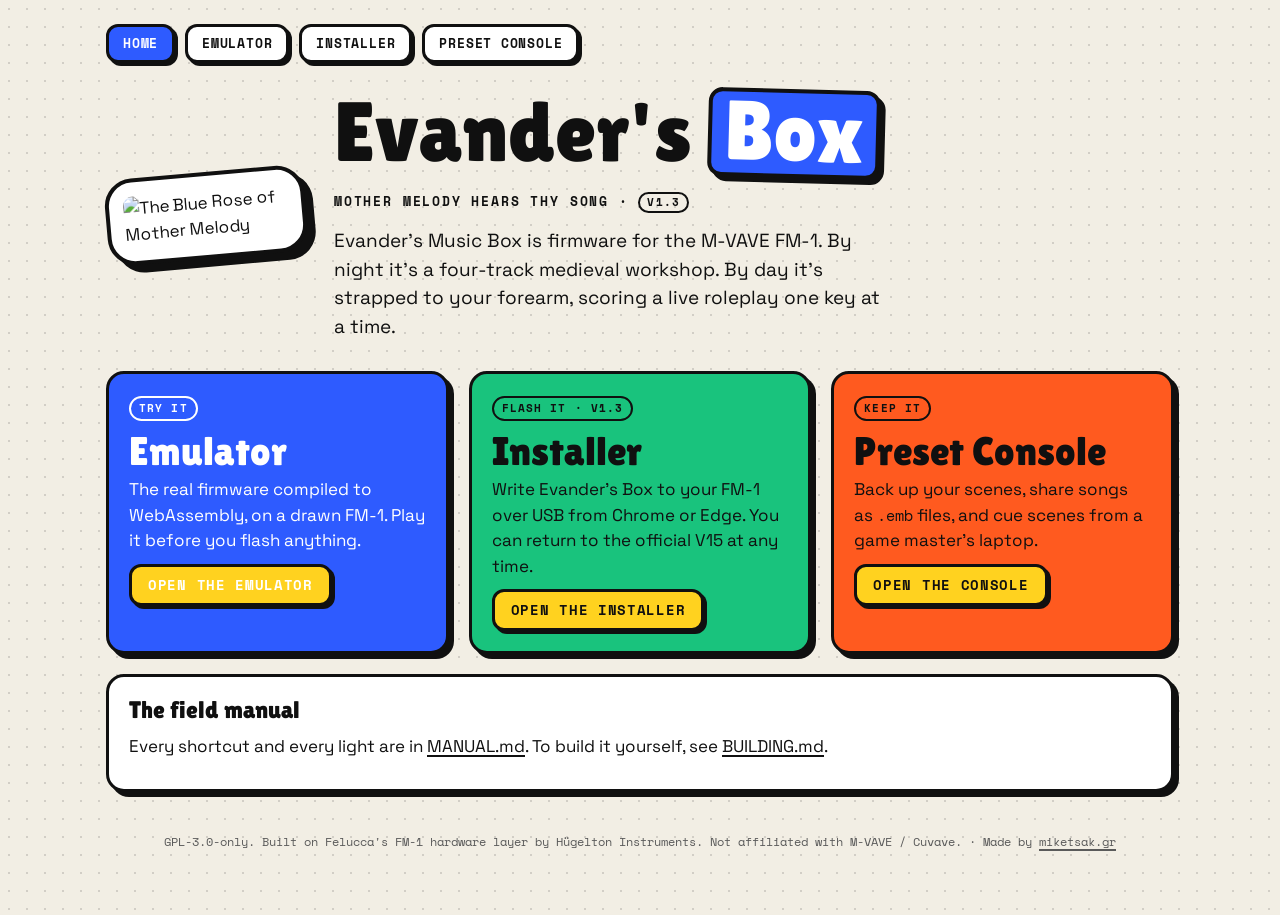
==== web/index.html @ 0d245a37 "Swap drums to track 4 and lead to track 1; restrict boot diagnosis banner to USB power" ====
<!doctype html>
<!-- SPDX-License-Identifier: GPL-3.0-only -->
<html lang="en">
<head>
<meta charset="utf-8">
<meta name="viewport" content="width=device-width, initial-scale=1">
<title>Evander's Music Box</title>
<meta name="description" content="Evander's Music Box: LARP firmware for the M-VAVE FM-1. Emulator, installer and preset console.">
<link rel="icon" href="rose.png">
<link rel="preconnect" href="https://fonts.googleapis.com">
<link href="https://fonts.googleapis.com/css2?family=Lilita+One&family=Space+Grotesk:wght@400;600;700&family=Space+Mono:wght@400;700&display=swap" rel="stylesheet">
<link rel="stylesheet" href="style.css">
<style>
  .hero { display: grid; grid-template-columns: auto 1fr; gap: 28px; align-items: center; margin: 12px 0 30px; }
  .hero .rose {
    width: min(200px, 38vw); padding: 14px; background: var(--card); border: 4px solid var(--line);
    border-radius: 28px; box-shadow: 8px 8px 0 var(--line); transform: rotate(-5deg);
  }
  .hero h1 { font: 400 clamp(40px, 8vw, 84px)/.92 var(--display); margin: 0 0 14px; }
  .hero h1 span { display: inline-block; background: var(--blue); color: #fff; padding: 0 12px 4px; border: 4px solid var(--line);
    border-radius: 14px; box-shadow: 5px 5px 0 var(--line); transform: rotate(1.5deg); }
  .hero p.proc { font: 700 13px/1.3 var(--mono); letter-spacing: .14em; text-transform: uppercase; margin: 0 0 14px; }
  .hero p.lede { font-size: 19px; max-width: 560px; margin: 0; }
  .card .big { font: 400 40px/1 var(--display); margin: 0 0 6px; }
  @media (max-width: 640px) { .hero { grid-template-columns: 1fr; justify-items: start; } }
</style>
</head>
<body>
<div class="wrap">
  <nav class="top">
    <a href="./" aria-current="page">Home</a><a href="emu/">Emulator</a><a href="installer.html">Installer</a><a href="console.html">Preset Console</a>
  </nav>
  <section class="hero">
    <img class="rose" src="rose.png" alt="The Blue Rose of Mother Melody">
    <div>
      <h1>Evander's <span>Box</span></h1>
      <p class="proc">Mother Melody hears thy song &middot; <span class="tag" style="margin-bottom:0; vertical-align:middle; padding:3px 7px;">v1.3</span></p>
      <p class="lede">Evander's Music Box is firmware for the M-VAVE FM-1. By night it's a four-track medieval
        workshop. By day it's strapped to your forearm, scoring a live roleplay one key at a time.</p>
    </div>
  </section>
  <div class="grid-3">
    <section class="card blue">
      <span class="tag">Try it</span>
      <p class="big">Emulator</p>
      <p>The real firmware compiled to WebAssembly, on a drawn FM-1. Play it before you flash anything.</p>
      <a class="btn" href="emu/">Open the emulator</a>
    </section>
    <section class="card green">
      <span class="tag">Flash it &middot; v1.3</span>
      <p class="big">Installer</p>
      <p>Write Evander's Box to your FM-1 over USB from Chrome or Edge. You can return to the official V15 at any time.</p>
      <a class="btn" href="installer.html">Open the installer</a>
    </section>
    <section class="card orange">
      <span class="tag">Keep it</span>
      <p class="big">Preset Console</p>
      <p>Back up your scenes, share songs as <code>.emb</code> files, and cue scenes from a game master's laptop.</p>
      <a class="btn" href="console.html">Open the console</a>
    </section>
  </div>
  <section class="card">
    <h2>The field manual</h2>
    <p>Every shortcut and every light are in <a href="https://github.com/MikeTsak/Evanders-Music-Box--FM-1-LARP-firmware/blob/main/MANUAL.md">MANUAL.md</a>. To build it yourself, see <a href="https://github.com/MikeTsak/Evanders-Music-Box--FM-1-LARP-firmware/blob/main/BUILDING.md">BUILDING.md</a>.</p>
  </section>
  <footer>GPL-3.0-only. Built on Felucca's FM-1 hardware layer by Hügelton Instruments. Not affiliated with M-VAVE / Cuvave. · Made by <a href="https://miketsak.gr" target="_blank" rel="noopener">miketsak.gr</a></footer>
</div>
</body>
</html>
---- web/style.css ----
/* SPDX-License-Identifier: GPL-3.0-only
 * Evander's Box: the shared look, the same as the box's screen. Flat bold colour, ink outlines, hard offset
 * shadows (stickers on a table), a chunky display face and a mono for labels. Paper by day, ink by night. */
:root {
  --paper: #F2EEE4;
  --card: #FFFFFF;
  --ink: #101010;
  --ink-2: #262626;
  --grey: #6E6E6E;
  --line: #101010;
  --blue: #2E5BFF;
  --green: #19C37D;
  --light: #DCDCD8;
  --orange: #FF5A1F;
  --yellow: #FFD21F;
  --pink: #FF4F9A;
  --purple: #7B4DFF;
  --text: #101010;
  --muted: #5A5A5A;
  --bg: var(--paper);
  --surface: var(--card);
  --shadow: 5px 5px 0 var(--line);
  --display: "Lilita One", "Arial Black", system-ui, sans-serif;
  --body: "Space Grotesk", system-ui, -apple-system, "Segoe UI", sans-serif;
  --mono: "Space Mono", ui-monospace, "Cascadia Mono", Consolas, monospace;
  color-scheme: light;
}
@media (prefers-color-scheme: dark) {
  :root:not([data-theme="light"]) {
    --bg: #101010; --surface: #1C1C1C; --text: #F2EEE4; --muted: #A8A8A8; --line: #F2EEE4;
    --ink-2: #2E2E2E; color-scheme: dark;
  }
}
:root[data-theme="dark"] {
  --bg: #101010; --surface: #1C1C1C; --text: #F2EEE4; --muted: #A8A8A8; --line: #F2EEE4; --ink-2: #2E2E2E;
  color-scheme: dark;
}
* { box-sizing: border-box; }
html, body { margin: 0; }
body {
  background: var(--bg);
  background-image: radial-gradient(color-mix(in srgb, var(--text) 14%, transparent) 1px, transparent 1px);
  background-size: 18px 18px;
  color: var(--text);
  font: 17px/1.5 var(--body);
  min-height: 100vh;
}
a { color: inherit; text-decoration-thickness: 2px; text-underline-offset: 3px; }
a:hover { background: var(--yellow); color: var(--ink); }
code, kbd { font-family: var(--mono); font-size: .88em; }
.wrap { max-width: 1100px; margin: 0 auto; padding: 24px 16px 64px; }

header.crest { display: flex; align-items: center; gap: 16px; margin-bottom: 18px; }
header.crest img {
  width: 64px; height: 64px; padding: 6px; background: var(--card); border: 3px solid var(--line);
  border-radius: 16px; box-shadow: 4px 4px 0 var(--line); transform: rotate(-4deg);
}
header.crest h1 { font: 400 clamp(28px, 5vw, 44px)/1 var(--display); margin: 0; letter-spacing: .01em; }
header.crest p { margin: 6px 0 0; font: 700 12px/1.2 var(--mono); text-transform: uppercase; letter-spacing: .12em; color: var(--muted); }

nav.top { display: flex; gap: 10px; flex-wrap: wrap; margin: 0 0 26px; }
nav.top a {
  font: 700 13px/1 var(--mono); text-transform: uppercase; letter-spacing: .06em; text-decoration: none;
  padding: 10px 14px; border: 3px solid var(--line); border-radius: 12px; background: var(--surface);
  box-shadow: 3px 3px 0 var(--line); color: var(--text);
}
nav.top a:hover { background: var(--yellow); color: var(--ink); }
nav.top a[aria-current="page"] { background: var(--blue); color: #fff; }

.card {
  background: var(--surface); border: 3px solid var(--line); border-radius: 18px; padding: 20px;
  margin-bottom: 20px; box-shadow: var(--shadow);
}
.card h2 { font: 400 24px/1.1 var(--display); margin: 0 0 10px; }
.card p { margin: 0 0 10px; }
.card.blue { background: var(--blue); color: #fff; }
.card.green { background: var(--green); color: var(--ink); }
.card.orange { background: var(--orange); color: var(--ink); }
.card.yellow { background: var(--yellow); color: var(--ink); }
.card.pink { background: var(--pink); color: var(--ink); }
.card.blue a, .card.green a, .card.orange a, .card.yellow a, .card.pink a { color: inherit; }
.card.blue .muted, .card.green .muted, .card.orange .muted, .card.yellow .muted, .card.pink .muted, .warn .muted { color: inherit; opacity: .8; }
.muted { color: var(--muted); }
.warn { background: var(--yellow); color: var(--ink); }
.warn h2::before { content: "!"; display: inline-grid; place-items: center; width: 28px; height: 28px; margin-right: 10px;
  background: var(--ink); color: var(--yellow); border-radius: 50%; font-size: 18px; vertical-align: 2px; }
.tag {
  display: inline-block; font: 700 11px/1 var(--mono); text-transform: uppercase; letter-spacing: .1em;
  padding: 5px 8px; border: 2px solid currentColor; border-radius: 999px; margin-bottom: 10px;
}

button, .btn {
  font: 700 14px/1 var(--mono); text-transform: uppercase; letter-spacing: .05em;
  color: var(--ink); background: var(--yellow); border: 3px solid var(--line); border-radius: 12px;
  padding: 11px 16px; cursor: pointer; box-shadow: 3px 3px 0 var(--line); text-decoration: none; display: inline-block;
  transition: transform 60ms, box-shadow 60ms;
}
button:hover:not(:disabled), .btn:hover { transform: translate(-1px, -1px); box-shadow: 4px 4px 0 var(--line); }
button:active:not(:disabled) { transform: translate(2px, 2px); box-shadow: 1px 1px 0 var(--line); }
button:disabled { opacity: .4; cursor: not-allowed; box-shadow: none; }
button:focus-visible, .btn:focus-visible, a:focus-visible, input:focus-visible { outline: 3px solid var(--blue); outline-offset: 3px; }
button.ghost { background: var(--surface); color: var(--text); }
button.go { background: var(--green); }
button.danger { background: var(--orange); }

input, select {
  font: 14px var(--mono); background: var(--surface); color: var(--text);
  border: 3px solid var(--line); border-radius: 10px; padding: 8px 10px;
}
input[type="file"] { padding: 6px; max-width: 100%; }
input[type="checkbox"] { width: 22px; height: 22px; accent-color: var(--ink); vertical-align: middle; }
progress {
  width: 100%; height: 22px; appearance: none; border: 3px solid var(--line); border-radius: 8px;
  background: var(--surface); overflow: hidden;
}
progress::-webkit-progress-bar { background: var(--surface); }
progress::-webkit-progress-value { background: repeating-linear-gradient(90deg, var(--blue) 0 14px, var(--green) 14px 28px); }
progress::-moz-progress-bar { background: var(--blue); }

pre.log {
  background: var(--ink); color: #9EF0C4; border: 3px solid var(--line); border-radius: 10px;
  font: 12px/1.45 var(--mono); padding: 10px; max-height: 220px; overflow: auto; white-space: pre-wrap;
}
.status { font: 700 15px/1.4 var(--mono); min-height: 1.4em; }
.row { display: flex; gap: 10px; flex-wrap: wrap; align-items: center; }
.grid-3 { display: grid; grid-template-columns: repeat(auto-fit, minmax(260px, 1fr)); gap: 20px; }
.grid-3 > .card { margin-bottom: 0; }
.grid-3 + * { margin-top: 20px; }
table { border-collapse: collapse; width: 100%; }
th, td { text-align: left; padding: 8px; border-bottom: 2px solid color-mix(in srgb, var(--line) 25%, transparent); font-size: 15px; }
th { font: 700 12px/1 var(--mono); text-transform: uppercase; letter-spacing: .08em; }
footer { color: var(--muted); font: 12px/1.6 var(--mono); margin-top: 40px; text-align: center; }
ul { padding-left: 1.2em; }
li { margin: 4px 0; }
@media (max-width: 560px) { .wrap { padding: 16px 16px 48px; } .card { padding: 16px; } }
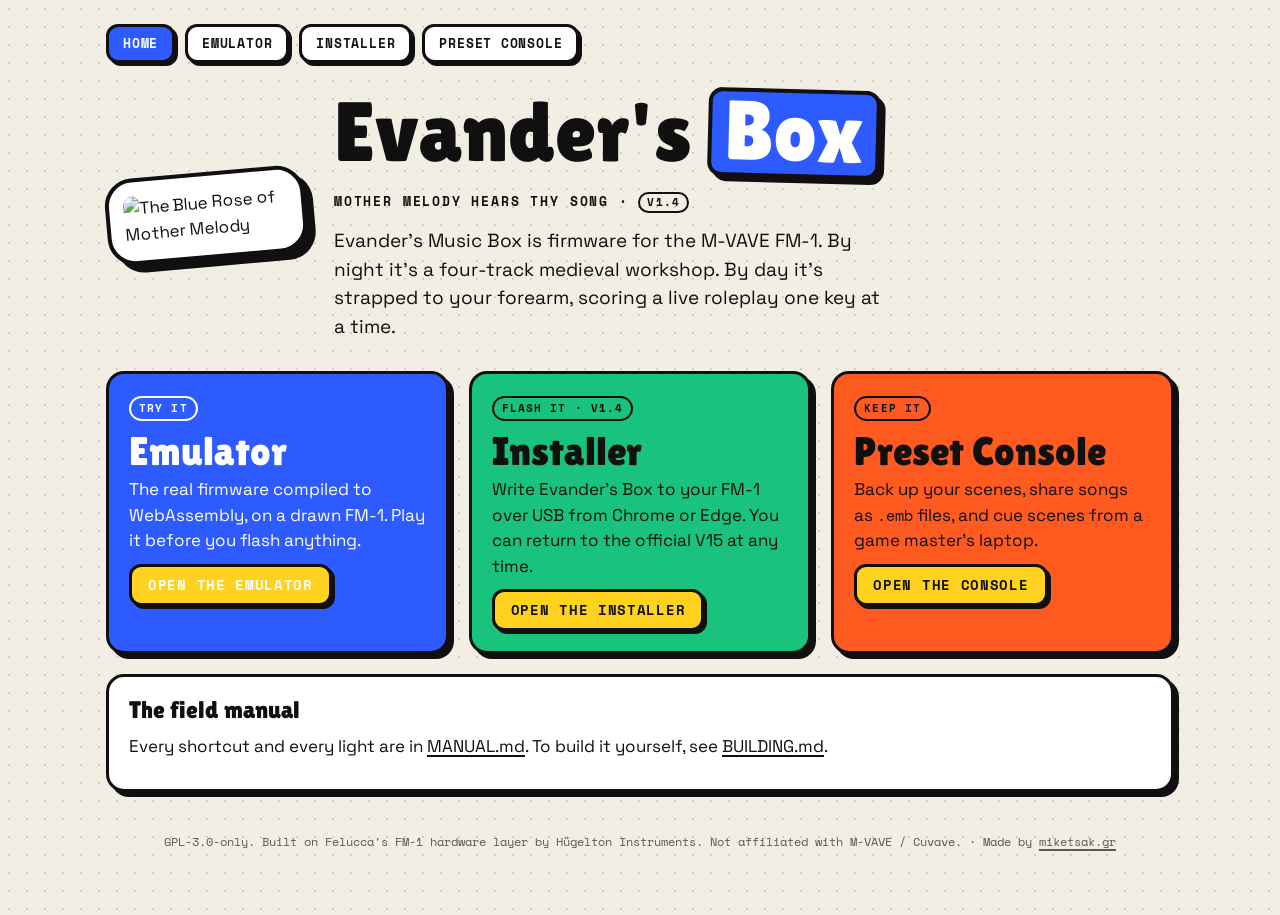
==== commit 1d1ee519: "Add 6-note physical harp boot chime synchronized with boot animation" ====
--- a/web/index.html
+++ b/web/index.html
@@ -34,7 +34,7 @@
     <img class="rose" src="rose.png" alt="The Blue Rose of Mother Melody">
     <div>
       <h1>Evander's <span>Box</span></h1>
-      <p class="proc">Mother Melody hears thy song &middot; <span class="tag" style="margin-bottom:0; vertical-align:middle; padding:3px 7px;">v1.3</span></p>
+      <p class="proc">Mother Melody hears thy song &middot; <span class="tag" style="margin-bottom:0; vertical-align:middle; padding:3px 7px;">v1.4</span></p>
       <p class="lede">Evander's Music Box is firmware for the M-VAVE FM-1. By night it's a four-track medieval
         workshop. By day it's strapped to your forearm, scoring a live roleplay one key at a time.</p>
     </div>
@@ -47,7 +47,7 @@
       <a class="btn" href="emu/">Open the emulator</a>
     </section>
     <section class="card green">
-      <span class="tag">Flash it &middot; v1.3</span>
+      <span class="tag">Flash it &middot; v1.4</span>
       <p class="big">Installer</p>
       <p>Write Evander's Box to your FM-1 over USB from Chrome or Edge. You can return to the official V15 at any time.</p>
       <a class="btn" href="installer.html">Open the installer</a>
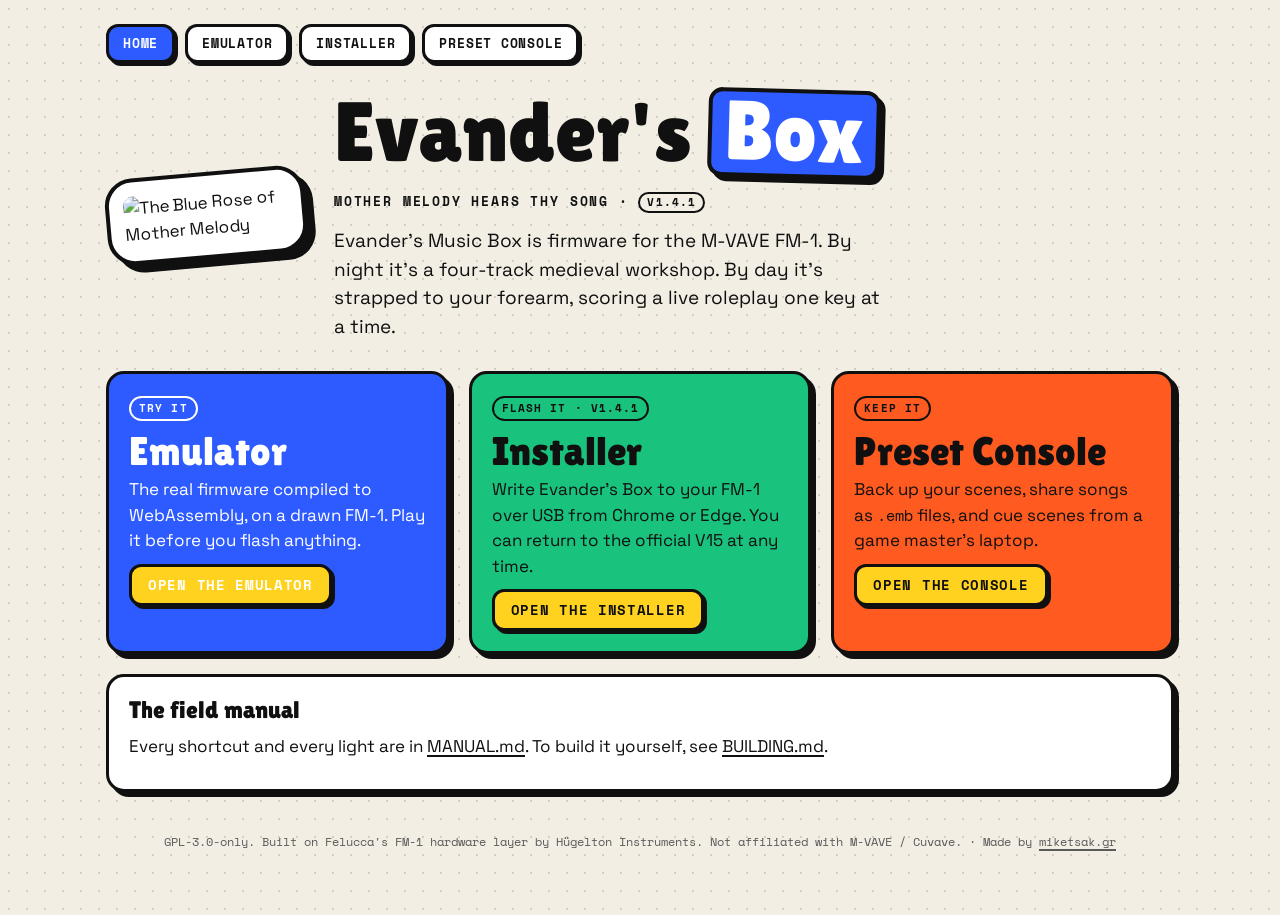
==== commit ebc6c8c9: "Scale boot chime volume to 20% of master knob and bump to v1.4.1" ====
--- a/web/index.html
+++ b/web/index.html
@@ -34,7 +34,7 @@
     <img class="rose" src="rose.png" alt="The Blue Rose of Mother Melody">
     <div>
       <h1>Evander's <span>Box</span></h1>
-      <p class="proc">Mother Melody hears thy song &middot; <span class="tag" style="margin-bottom:0; vertical-align:middle; padding:3px 7px;">v1.4</span></p>
+      <p class="proc">Mother Melody hears thy song &middot; <span class="tag" style="margin-bottom:0; vertical-align:middle; padding:3px 7px;">v1.4.1</span></p>
       <p class="lede">Evander's Music Box is firmware for the M-VAVE FM-1. By night it's a four-track medieval
         workshop. By day it's strapped to your forearm, scoring a live roleplay one key at a time.</p>
     </div>
@@ -47,7 +47,7 @@
       <a class="btn" href="emu/">Open the emulator</a>
     </section>
     <section class="card green">
-      <span class="tag">Flash it &middot; v1.4</span>
+      <span class="tag">Flash it &middot; v1.4.1</span>
       <p class="big">Installer</p>
       <p>Write Evander's Box to your FM-1 over USB from Chrome or Edge. You can return to the official V15 at any time.</p>
       <a class="btn" href="installer.html">Open the installer</a>
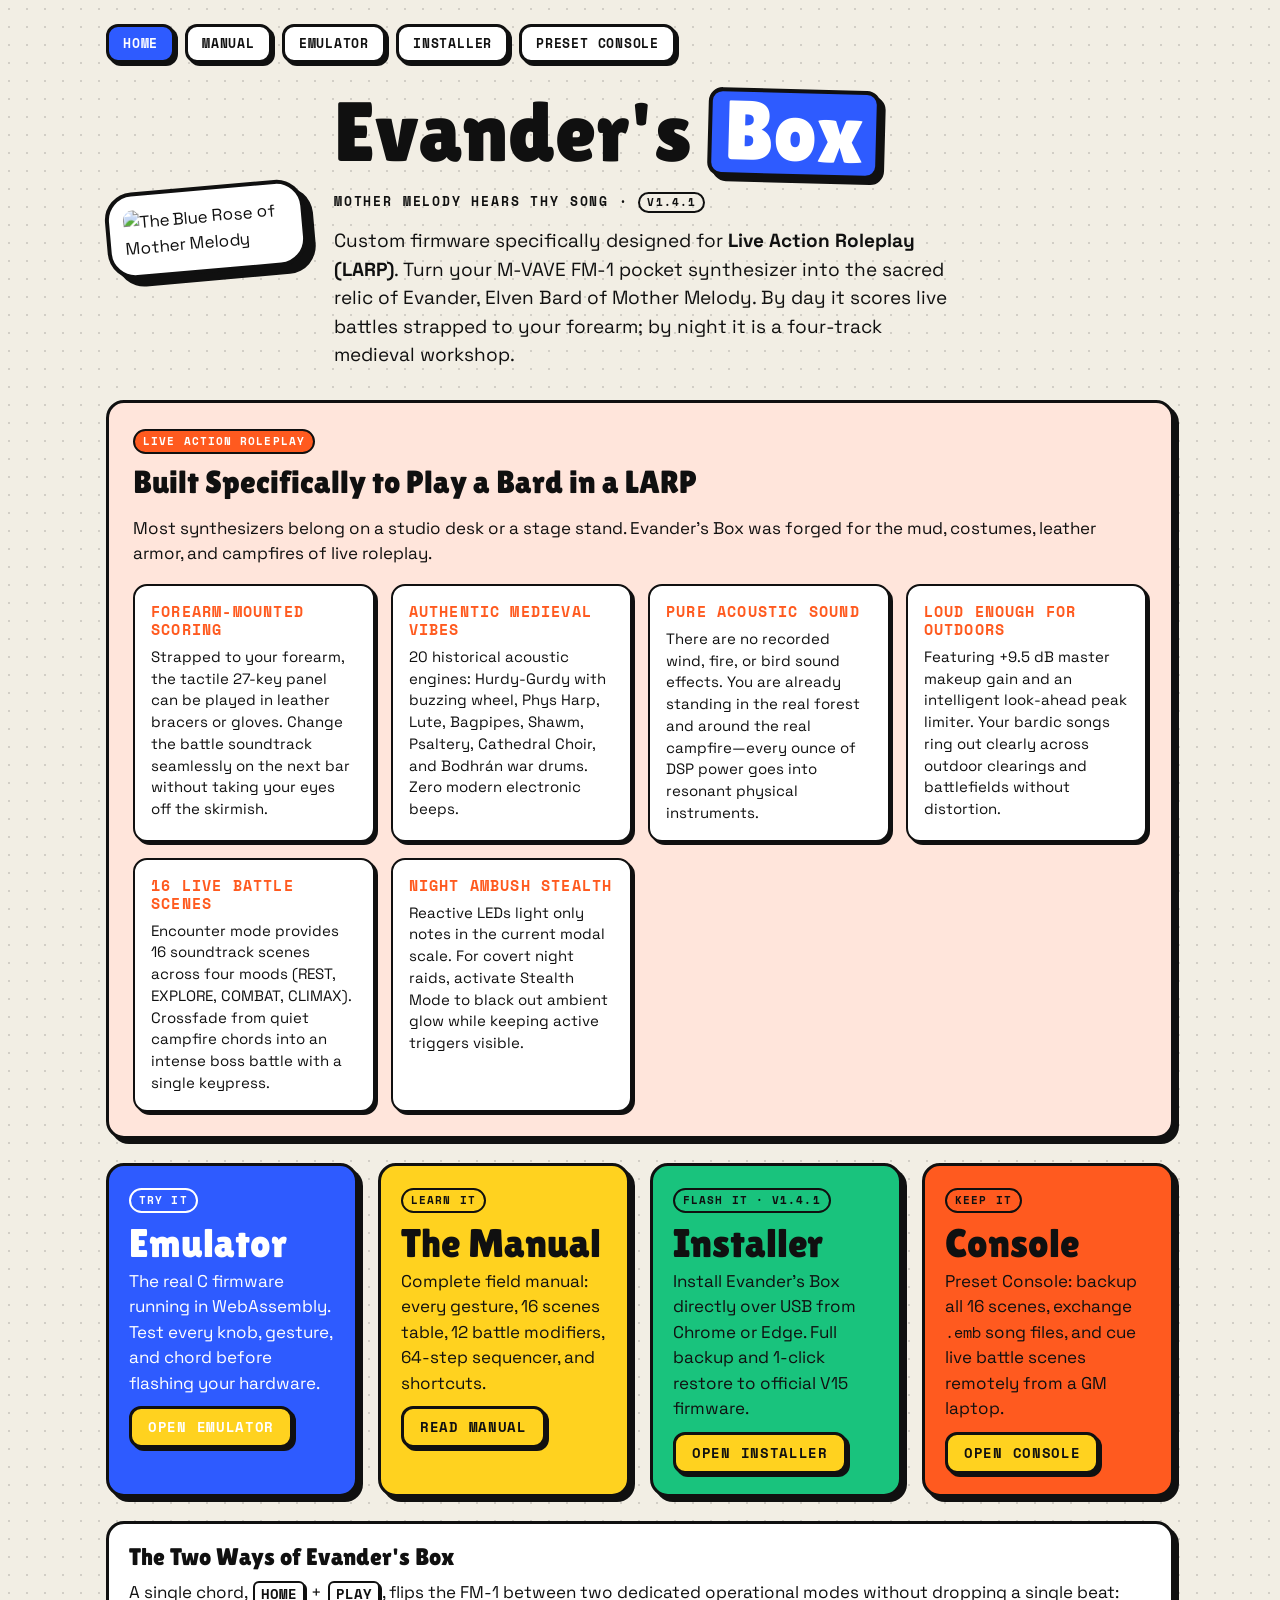
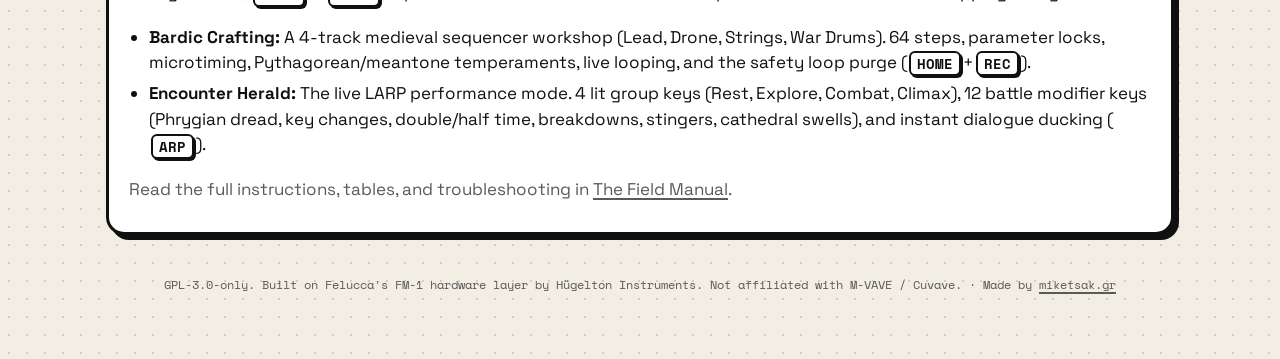
==== commit 00c816f7: "Add Field Manual web page, LARP Bard showcase, SEO metadata, and .htaccess cache rules" ====
--- a/web/index.html
+++ b/web/index.html
@@ -4,8 +4,20 @@
 <head>
 <meta charset="utf-8">
 <meta name="viewport" content="width=device-width, initial-scale=1">
-<title>Evander's Music Box</title>
-<meta name="description" content="Evander's Music Box: LARP firmware for the M-VAVE FM-1. Emulator, installer and preset console.">
+<title>Evander's Music Box — Medieval LARP Bard Firmware for M-VAVE FM-1</title>
+<meta name="description" content="Custom LARP firmware transforming the M-VAVE FM-1 pocket synthesizer into an Elven Bard's relic. Four-track medieval workshop, real-time battle scoring on your forearm, web emulator, and USB flasher.">
+<meta name="keywords" content="M-VAVE FM-1, LARP, Bard, medieval synth, custom firmware, Evander's Music Box, Cuvave FM-1, live roleplay music, WebMIDI installer, WebAssembly emulator, Karplus-Strong, hurdy-gurdy, forearm synth">
+<link rel="canonical" href="https://fm1.miketsak.gr/">
+<meta property="og:title" content="Evander's Music Box — Medieval LARP Bard Firmware for M-VAVE FM-1">
+<meta property="og:description" content="Custom LARP firmware transforming the M-VAVE FM-1 into an Elven Bard's relic. Forearm live battle scoring, 20 historical instruments, web emulator, and USB installer.">
+<meta property="og:type" content="website">
+<meta property="og:url" content="https://fm1.miketsak.gr/">
+<meta property="og:image" content="https://fm1.miketsak.gr/rose.png">
+<meta property="og:site_name" content="Evander's Music Box">
+<meta name="twitter:card" content="summary_large_image">
+<meta name="twitter:title" content="Evander's Music Box — Medieval LARP Bard Firmware">
+<meta name="twitter:description" content="Score live LARP battles and tavern nights from your forearm on the M-VAVE FM-1 pocket synth.">
+<meta name="twitter:image" content="https://fm1.miketsak.gr/rose.png">
 <link rel="icon" href="rose.png">
 <link rel="preconnect" href="https://fonts.googleapis.com">
 <link href="https://fonts.googleapis.com/css2?family=Lilita+One&family=Space+Grotesk:wght@400;600;700&family=Space+Mono:wght@400;700&display=swap" rel="stylesheet">
@@ -20,50 +32,121 @@
   .hero h1 span { display: inline-block; background: var(--blue); color: #fff; padding: 0 12px 4px; border: 4px solid var(--line);
     border-radius: 14px; box-shadow: 5px 5px 0 var(--line); transform: rotate(1.5deg); }
   .hero p.proc { font: 700 13px/1.3 var(--mono); letter-spacing: .14em; text-transform: uppercase; margin: 0 0 14px; }
-  .hero p.lede { font-size: 19px; max-width: 560px; margin: 0; }
+  .hero p.lede { font-size: 19px; max-width: 620px; margin: 0; }
   .card .big { font: 400 40px/1 var(--display); margin: 0 0 6px; }
+  .larp-banner {
+    background: color-mix(in srgb, var(--orange) 16%, var(--surface));
+    border: 3px solid var(--line); border-radius: 18px; padding: 24px; margin-bottom: 24px; box-shadow: var(--shadow);
+  }
+  .larp-banner h2 { font: 400 32px/1.1 var(--display); margin: 0 0 12px; }
+  .larp-grid { display: grid; grid-template-columns: repeat(auto-fit, minmax(240px, 1fr)); gap: 16px; margin-top: 16px; }
+  .larp-item { background: var(--surface); border: 2px solid var(--line); border-radius: 14px; padding: 16px; box-shadow: 3px 3px 0 var(--line); }
+  .larp-item h3 { font: 700 15px/1.2 var(--mono); text-transform: uppercase; letter-spacing: .08em; margin: 0 0 8px; color: var(--orange); }
+  .larp-item p { margin: 0; font-size: 15px; line-height: 1.45; }
+  .grid-4 { display: grid; grid-template-columns: repeat(auto-fit, minmax(230px, 1fr)); gap: 20px; }
+  .grid-4 > .card { margin-bottom: 0; }
   @media (max-width: 640px) { .hero { grid-template-columns: 1fr; justify-items: start; } }
 </style>
 </head>
 <body>
 <div class="wrap">
   <nav class="top">
-    <a href="./" aria-current="page">Home</a><a href="emu/">Emulator</a><a href="installer.html">Installer</a><a href="console.html">Preset Console</a>
+    <a href="./" aria-current="page">Home</a>
+    <a href="manual.html">Manual</a>
+    <a href="emu/">Emulator</a>
+    <a href="installer.html">Installer</a>
+    <a href="console.html">Preset Console</a>
   </nav>
+
   <section class="hero">
     <img class="rose" src="rose.png" alt="The Blue Rose of Mother Melody">
     <div>
       <h1>Evander's <span>Box</span></h1>
       <p class="proc">Mother Melody hears thy song &middot; <span class="tag" style="margin-bottom:0; vertical-align:middle; padding:3px 7px;">v1.4.1</span></p>
-      <p class="lede">Evander's Music Box is firmware for the M-VAVE FM-1. By night it's a four-track medieval
-        workshop. By day it's strapped to your forearm, scoring a live roleplay one key at a time.</p>
+      <p class="lede">Custom firmware specifically designed for <b>Live Action Roleplay (LARP)</b>. Turn your M-VAVE FM-1 pocket synthesizer into the sacred relic of Evander, Elven Bard of Mother Melody. By day it scores live battles strapped to your forearm; by night it is a four-track medieval workshop.</p>
     </div>
   </section>
-  <div class="grid-3">
+
+  <!-- Dedicated LARP Bard Section -->
+  <section class="larp-banner">
+    <span class="tag" style="background:var(--orange); color:#fff; border-color:var(--line);">Live Action Roleplay</span>
+    <h2>Built Specifically to Play a Bard in a LARP</h2>
+    <p>Most synthesizers belong on a studio desk or a stage stand. Evander's Box was forged for the mud, costumes, leather armor, and campfires of live roleplay.</p>
+    
+    <div class="larp-grid">
+      <div class="larp-item">
+        <h3>Forearm-Mounted Scoring</h3>
+        <p>Strapped to your forearm, the tactile 27-key panel can be played in leather bracers or gloves. Change the battle soundtrack seamlessly on the next bar without taking your eyes off the skirmish.</p>
+      </div>
+
+      <div class="larp-item">
+        <h3>Authentic Medieval Vibes</h3>
+        <p>20 historical acoustic engines: Hurdy-Gurdy with buzzing wheel, Phys Harp, Lute, Bagpipes, Shawm, Psaltery, Cathedral Choir, and Bodhr&aacute;n war drums. Zero modern electronic beeps.</p>
+      </div>
+
+      <div class="larp-item">
+        <h3>Pure Acoustic Sound</h3>
+        <p>There are no recorded wind, fire, or bird sound effects. You are already standing in the real forest and around the real campfire&mdash;every ounce of DSP power goes into resonant physical instruments.</p>
+      </div>
+
+      <div class="larp-item">
+        <h3>Loud Enough for Outdoors</h3>
+        <p>Featuring +9.5 dB master makeup gain and an intelligent look-ahead peak limiter. Your bardic songs ring out clearly across outdoor clearings and battlefields without distortion.</p>
+      </div>
+
+      <div class="larp-item">
+        <h3>16 Live Battle Scenes</h3>
+        <p>Encounter mode provides 16 soundtrack scenes across four moods (REST, EXPLORE, COMBAT, CLIMAX). Crossfade from quiet campfire chords into an intense boss battle with a single keypress.</p>
+      </div>
+
+      <div class="larp-item">
+        <h3>Night Ambush Stealth</h3>
+        <p>Reactive LEDs light only notes in the current modal scale. For covert night raids, activate Stealth Mode to black out ambient glow while keeping active triggers visible.</p>
+      </div>
+    </div>
+  </section>
+
+  <div class="grid-4">
     <section class="card blue">
       <span class="tag">Try it</span>
       <p class="big">Emulator</p>
-      <p>The real firmware compiled to WebAssembly, on a drawn FM-1. Play it before you flash anything.</p>
-      <a class="btn" href="emu/">Open the emulator</a>
+      <p>The real C firmware running in WebAssembly. Test every knob, gesture, and chord before flashing your hardware.</p>
+      <a class="btn" href="emu/">Open emulator</a>
     </section>
+
+    <section class="card yellow">
+      <span class="tag">Learn it</span>
+      <p class="big">The Manual</p>
+      <p>Complete field manual: every gesture, 16 scenes table, 12 battle modifiers, 64-step sequencer, and shortcuts.</p>
+      <a class="btn" href="manual.html">Read manual</a>
+    </section>
+
     <section class="card green">
       <span class="tag">Flash it &middot; v1.4.1</span>
       <p class="big">Installer</p>
-      <p>Write Evander's Box to your FM-1 over USB from Chrome or Edge. You can return to the official V15 at any time.</p>
-      <a class="btn" href="installer.html">Open the installer</a>
+      <p>Install Evander's Box directly over USB from Chrome or Edge. Full backup and 1-click restore to official V15 firmware.</p>
+      <a class="btn" href="installer.html">Open installer</a>
     </section>
+
     <section class="card orange">
       <span class="tag">Keep it</span>
-      <p class="big">Preset Console</p>
-      <p>Back up your scenes, share songs as <code>.emb</code> files, and cue scenes from a game master's laptop.</p>
-      <a class="btn" href="console.html">Open the console</a>
+      <p class="big">Console</p>
+      <p>Preset Console: backup all 16 scenes, exchange <code>.emb</code> song files, and cue live battle scenes remotely from a GM laptop.</p>
+      <a class="btn" href="console.html">Open console</a>
     </section>
   </div>
-  <section class="card">
-    <h2>The field manual</h2>
-    <p>Every shortcut and every light are in <a href="https://github.com/MikeTsak/Evanders-Music-Box--FM-1-LARP-firmware/blob/main/MANUAL.md">MANUAL.md</a>. To build it yourself, see <a href="https://github.com/MikeTsak/Evanders-Music-Box--FM-1-LARP-firmware/blob/main/BUILDING.md">BUILDING.md</a>.</p>
+
+  <section class="card" style="margin-top: 24px;">
+    <h2>The Two Ways of Evander's Box</h2>
+    <p>A single chord, <kbd>HOME</kbd> + <kbd>PLAY</kbd>, flips the FM-1 between two dedicated operational modes without dropping a single beat:</p>
+    <ul>
+      <li><b>Bardic Crafting:</b> A 4-track medieval sequencer workshop (Lead, Drone, Strings, War Drums). 64 steps, parameter locks, microtiming, Pythagorean/meantone temperaments, live looping, and the safety loop purge (<kbd>HOME</kbd>+<kbd>REC</kbd>).</li>
+      <li><b>Encounter Herald:</b> The live LARP performance mode. 4 lit group keys (Rest, Explore, Combat, Climax), 12 battle modifier keys (Phrygian dread, key changes, double/half time, breakdowns, stingers, cathedral swells), and instant dialogue ducking (<kbd>ARP</kbd>).</li>
+    </ul>
+    <p class="muted">Read the full instructions, tables, and troubleshooting in <a href="manual.html">The Field Manual</a>.</p>
   </section>
-  <footer>GPL-3.0-only. Built on Felucca's FM-1 hardware layer by Hügelton Instruments. Not affiliated with M-VAVE / Cuvave. · Made by <a href="https://miketsak.gr" target="_blank" rel="noopener">miketsak.gr</a></footer>
+
+  <footer>GPL-3.0-only. Built on Felucca's FM-1 hardware layer by H&uuml;gelton Instruments. Not affiliated with M-VAVE / Cuvave. &middot; Made by <a href="https://miketsak.gr" target="_blank" rel="noopener">miketsak.gr</a></footer>
 </div>
 </body>
 </html>
--- a/web/style.css
+++ b/web/style.css
@@ -129,7 +129,38 @@
 table { border-collapse: collapse; width: 100%; }
 th, td { text-align: left; padding: 8px; border-bottom: 2px solid color-mix(in srgb, var(--line) 25%, transparent); font-size: 15px; }
 th { font: 700 12px/1 var(--mono); text-transform: uppercase; letter-spacing: .08em; }
+.table-wrap { overflow-x: auto; -webkit-overflow-scrolling: touch; margin: 12px 0 16px; border: 2px solid var(--line); border-radius: 12px; background: var(--surface); padding: 4px 8px; box-shadow: 2px 2px 0 var(--line); }
+.table-wrap table { min-width: 480px; }
+kbd {
+  display: inline-block; padding: 2px 6px; font-family: var(--mono); font-size: .84em; font-weight: 700;
+  line-height: 1.2; color: var(--text); background: var(--surface); border: 2px solid var(--line);
+  border-radius: 6px; box-shadow: 2px 2px 0 var(--line); vertical-align: middle; margin: 1px 2px;
+}
+blockquote.lore {
+  margin: 16px 0; padding: 14px 18px; background: color-mix(in srgb, var(--yellow) 15%, var(--surface));
+  border-left: 6px solid var(--orange); border-radius: 0 12px 12px 0; font-style: italic; border-top: 2px solid var(--line);
+  border-right: 2px solid var(--line); border-bottom: 2px solid var(--line); box-shadow: 3px 3px 0 var(--line);
+}
+blockquote.lore p { margin: 0; }
+blockquote.lore p + p { margin-top: 8px; }
+.toc { display: flex; gap: 8px; flex-wrap: wrap; margin: 16px 0 24px; }
+.toc a {
+  font: 700 12px/1 var(--mono); text-transform: uppercase; letter-spacing: .06em; padding: 8px 12px;
+  background: var(--surface); border: 2px solid var(--line); border-radius: 10px; box-shadow: 2px 2px 0 var(--line);
+  text-decoration: none; color: var(--text);
+}
+.toc a:hover { background: var(--yellow); color: var(--ink); transform: translate(-1px, -1px); box-shadow: 3px 3px 0 var(--line); }
+.chapter-anchor { scroll-margin-top: 20px; }
 footer { color: var(--muted); font: 12px/1.6 var(--mono); margin-top: 40px; text-align: center; }
 ul { padding-left: 1.2em; }
 li { margin: 4px 0; }
-@media (max-width: 560px) { .wrap { padding: 16px 16px 48px; } .card { padding: 16px; } }
+@media (max-width: 680px) {
+  .wrap { padding: 16px 12px 48px; }
+  .card { padding: 16px; border-radius: 14px; margin-bottom: 16px; }
+  header.crest { gap: 12px; margin-bottom: 14px; }
+  header.crest img { width: 52px; height: 52px; border-radius: 12px; }
+  nav.top { gap: 6px; margin-bottom: 18px; }
+  nav.top a { padding: 8px 10px; font-size: 11px; border-radius: 9px; }
+  .table-wrap table { font-size: 13px; }
+  th, td { padding: 6px; font-size: 13px; }
+}
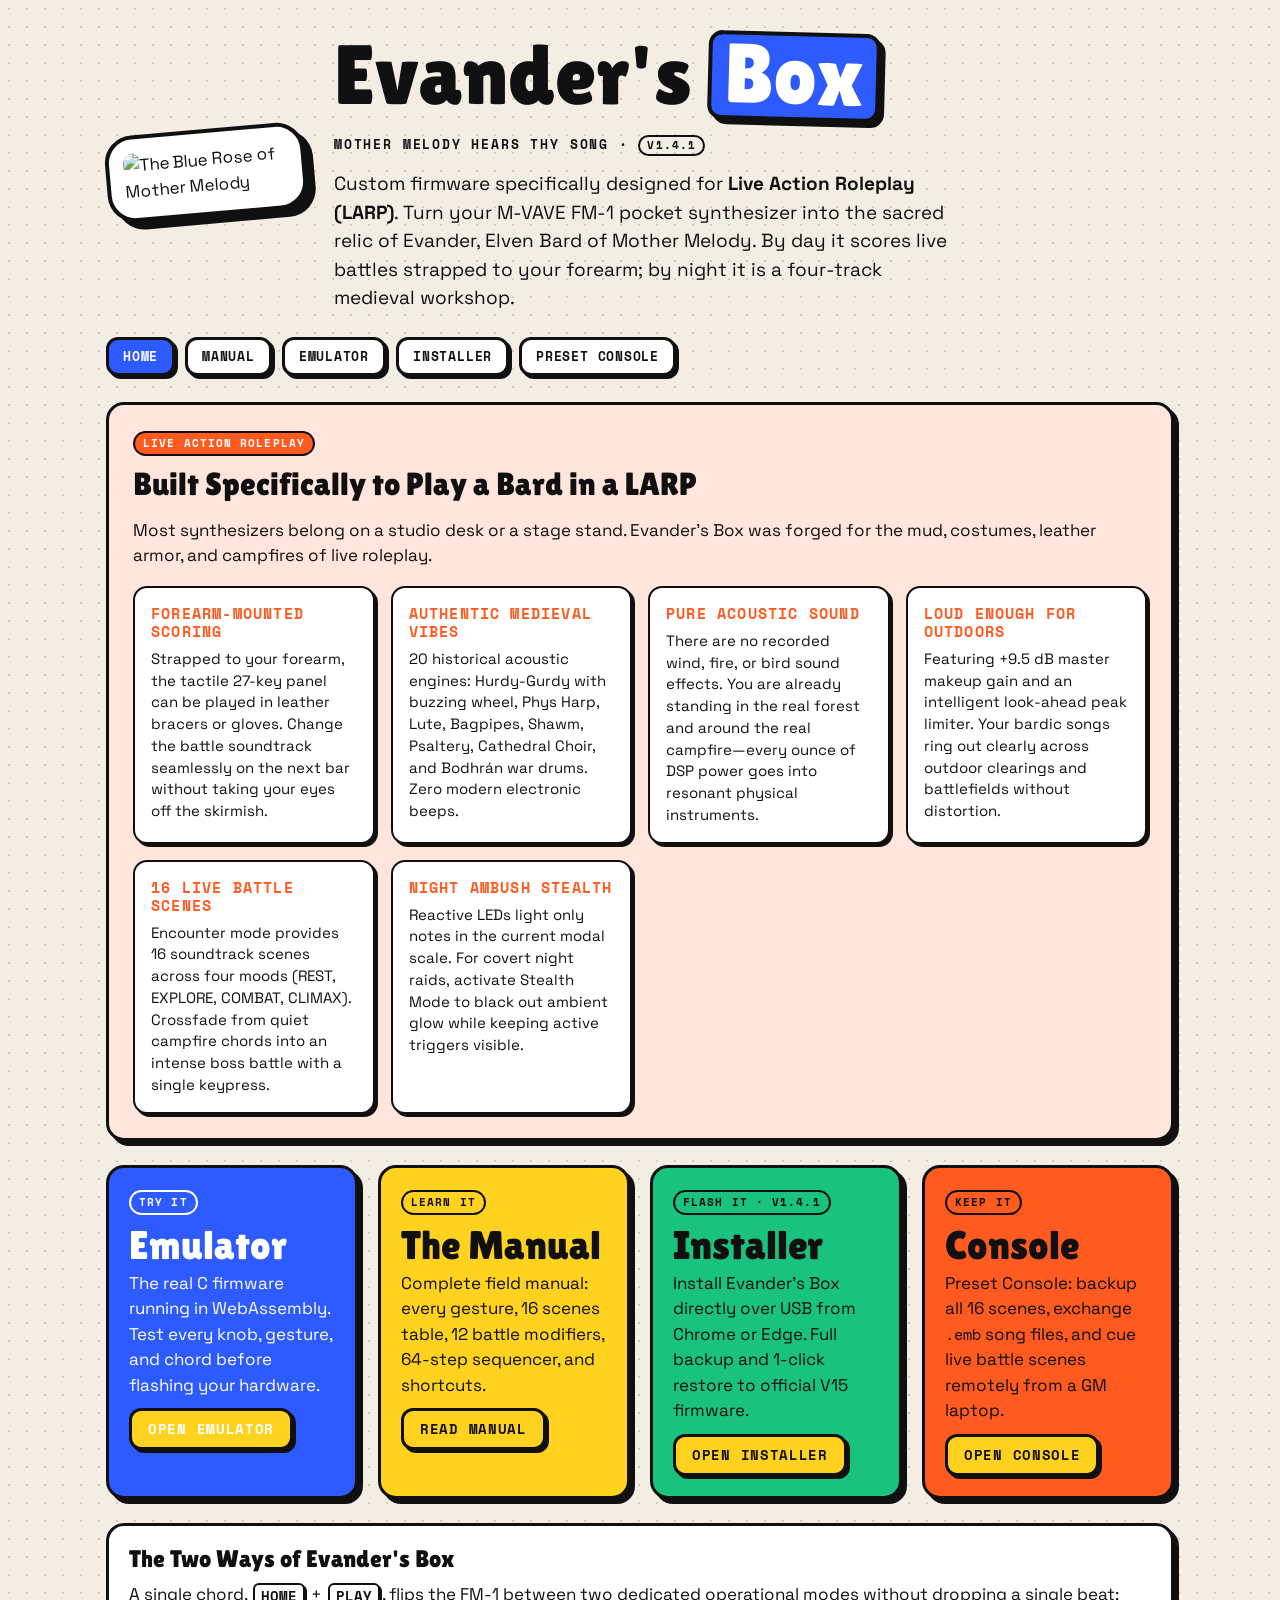
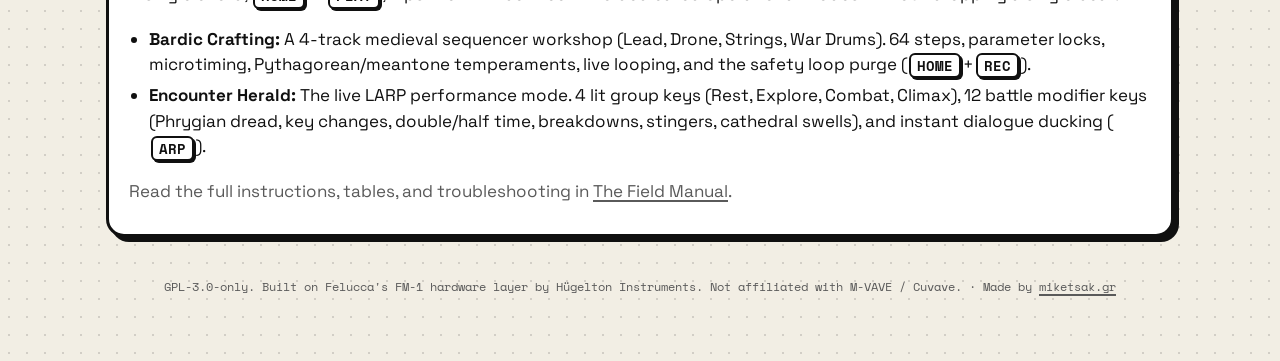
==== commit 5d4998ed: "Position navbar underneath hero header and enable cross-document view transitions" ====
--- a/web/index.html
+++ b/web/index.html
@@ -23,7 +23,7 @@
 <link href="https://fonts.googleapis.com/css2?family=Lilita+One&family=Space+Grotesk:wght@400;600;700&family=Space+Mono:wght@400;700&display=swap" rel="stylesheet">
 <link rel="stylesheet" href="style.css">
 <style>
-  .hero { display: grid; grid-template-columns: auto 1fr; gap: 28px; align-items: center; margin: 12px 0 30px; }
+  .hero { display: grid; grid-template-columns: auto 1fr; gap: 28px; align-items: center; margin: 8px 0 24px; }
   .hero .rose {
     width: min(200px, 38vw); padding: 14px; background: var(--card); border: 4px solid var(--line);
     border-radius: 28px; box-shadow: 8px 8px 0 var(--line); transform: rotate(-5deg);
@@ -50,6 +50,15 @@
 </head>
 <body>
 <div class="wrap">
+  <header class="hero">
+    <img class="rose" src="rose.png" alt="The Blue Rose of Mother Melody">
+    <div>
+      <h1>Evander's <span>Box</span></h1>
+      <p class="proc">Mother Melody hears thy song &middot; <span class="tag" style="margin-bottom:0; vertical-align:middle; padding:3px 7px;">v1.4.1</span></p>
+      <p class="lede">Custom firmware specifically designed for <b>Live Action Roleplay (LARP)</b>. Turn your M-VAVE FM-1 pocket synthesizer into the sacred relic of Evander, Elven Bard of Mother Melody. By day it scores live battles strapped to your forearm; by night it is a four-track medieval workshop.</p>
+    </div>
+  </header>
+
   <nav class="top">
     <a href="./" aria-current="page">Home</a>
     <a href="manual.html">Manual</a>
@@ -57,15 +66,6 @@
     <a href="installer.html">Installer</a>
     <a href="console.html">Preset Console</a>
   </nav>
-
-  <section class="hero">
-    <img class="rose" src="rose.png" alt="The Blue Rose of Mother Melody">
-    <div>
-      <h1>Evander's <span>Box</span></h1>
-      <p class="proc">Mother Melody hears thy song &middot; <span class="tag" style="margin-bottom:0; vertical-align:middle; padding:3px 7px;">v1.4.1</span></p>
-      <p class="lede">Custom firmware specifically designed for <b>Live Action Roleplay (LARP)</b>. Turn your M-VAVE FM-1 pocket synthesizer into the sacred relic of Evander, Elven Bard of Mother Melody. By day it scores live battles strapped to your forearm; by night it is a four-track medieval workshop.</p>
-    </div>
-  </section>
 
   <!-- Dedicated LARP Bard Section -->
   <section class="larp-banner">
--- a/web/style.css
+++ b/web/style.css
@@ -50,6 +50,52 @@
 code, kbd { font-family: var(--mono); font-size: .88em; }
 .wrap { max-width: 1100px; margin: 0 auto; padding: 24px 16px 64px; }
 
+/* ------------------------------------------------------------------ View Transitions */
+@view-transition {
+  navigation: auto;
+}
+
+header.hero, header.crest {
+  view-transition-name: page-header;
+}
+.hero img.rose, header.crest img {
+  view-transition-name: page-rose;
+}
+nav.top {
+  view-transition-name: page-nav;
+}
+
+::view-transition-group(page-nav) {
+  animation-duration: 400ms;
+  animation-timing-function: cubic-bezier(0.16, 1, 0.3, 1);
+}
+
+::view-transition-group(page-header) {
+  animation-duration: 400ms;
+  animation-timing-function: cubic-bezier(0.16, 1, 0.3, 1);
+}
+
+::view-transition-group(page-rose) {
+  animation-duration: 400ms;
+  animation-timing-function: cubic-bezier(0.16, 1, 0.3, 1);
+}
+
+::view-transition-old(root) {
+  animation: 160ms cubic-bezier(0.4, 0, 1, 1) both page-fade-out;
+}
+::view-transition-new(root) {
+  animation: 280ms cubic-bezier(0.16, 1, 0.3, 1) both page-fade-in;
+}
+
+@keyframes page-fade-out {
+  from { opacity: 1; transform: translateY(0); }
+  to { opacity: 0; transform: translateY(-8px); }
+}
+@keyframes page-fade-in {
+  from { opacity: 0; transform: translateY(14px); }
+  to { opacity: 1; transform: translateY(0); }
+}
+
 header.crest { display: flex; align-items: center; gap: 16px; margin-bottom: 18px; }
 header.crest img {
   width: 64px; height: 64px; padding: 6px; background: var(--card); border: 3px solid var(--line);
@@ -62,9 +108,10 @@
 nav.top a {
   font: 700 13px/1 var(--mono); text-transform: uppercase; letter-spacing: .06em; text-decoration: none;
   padding: 10px 14px; border: 3px solid var(--line); border-radius: 12px; background: var(--surface);
-  box-shadow: 3px 3px 0 var(--line); color: var(--text);
-}
-nav.top a:hover { background: var(--yellow); color: var(--ink); }
+  box-shadow: 3px 3px 0 var(--line); color: var(--text); transition: transform 60ms, box-shadow 60ms;
+}
+nav.top a:hover { background: var(--yellow); color: var(--ink); transform: translate(-1px, -1px); box-shadow: 4px 4px 0 var(--line); }
+nav.top a:active { transform: translate(2px, 2px); box-shadow: 1px 1px 0 var(--line); }
 nav.top a[aria-current="page"] { background: var(--blue); color: #fff; }
 
 .card {
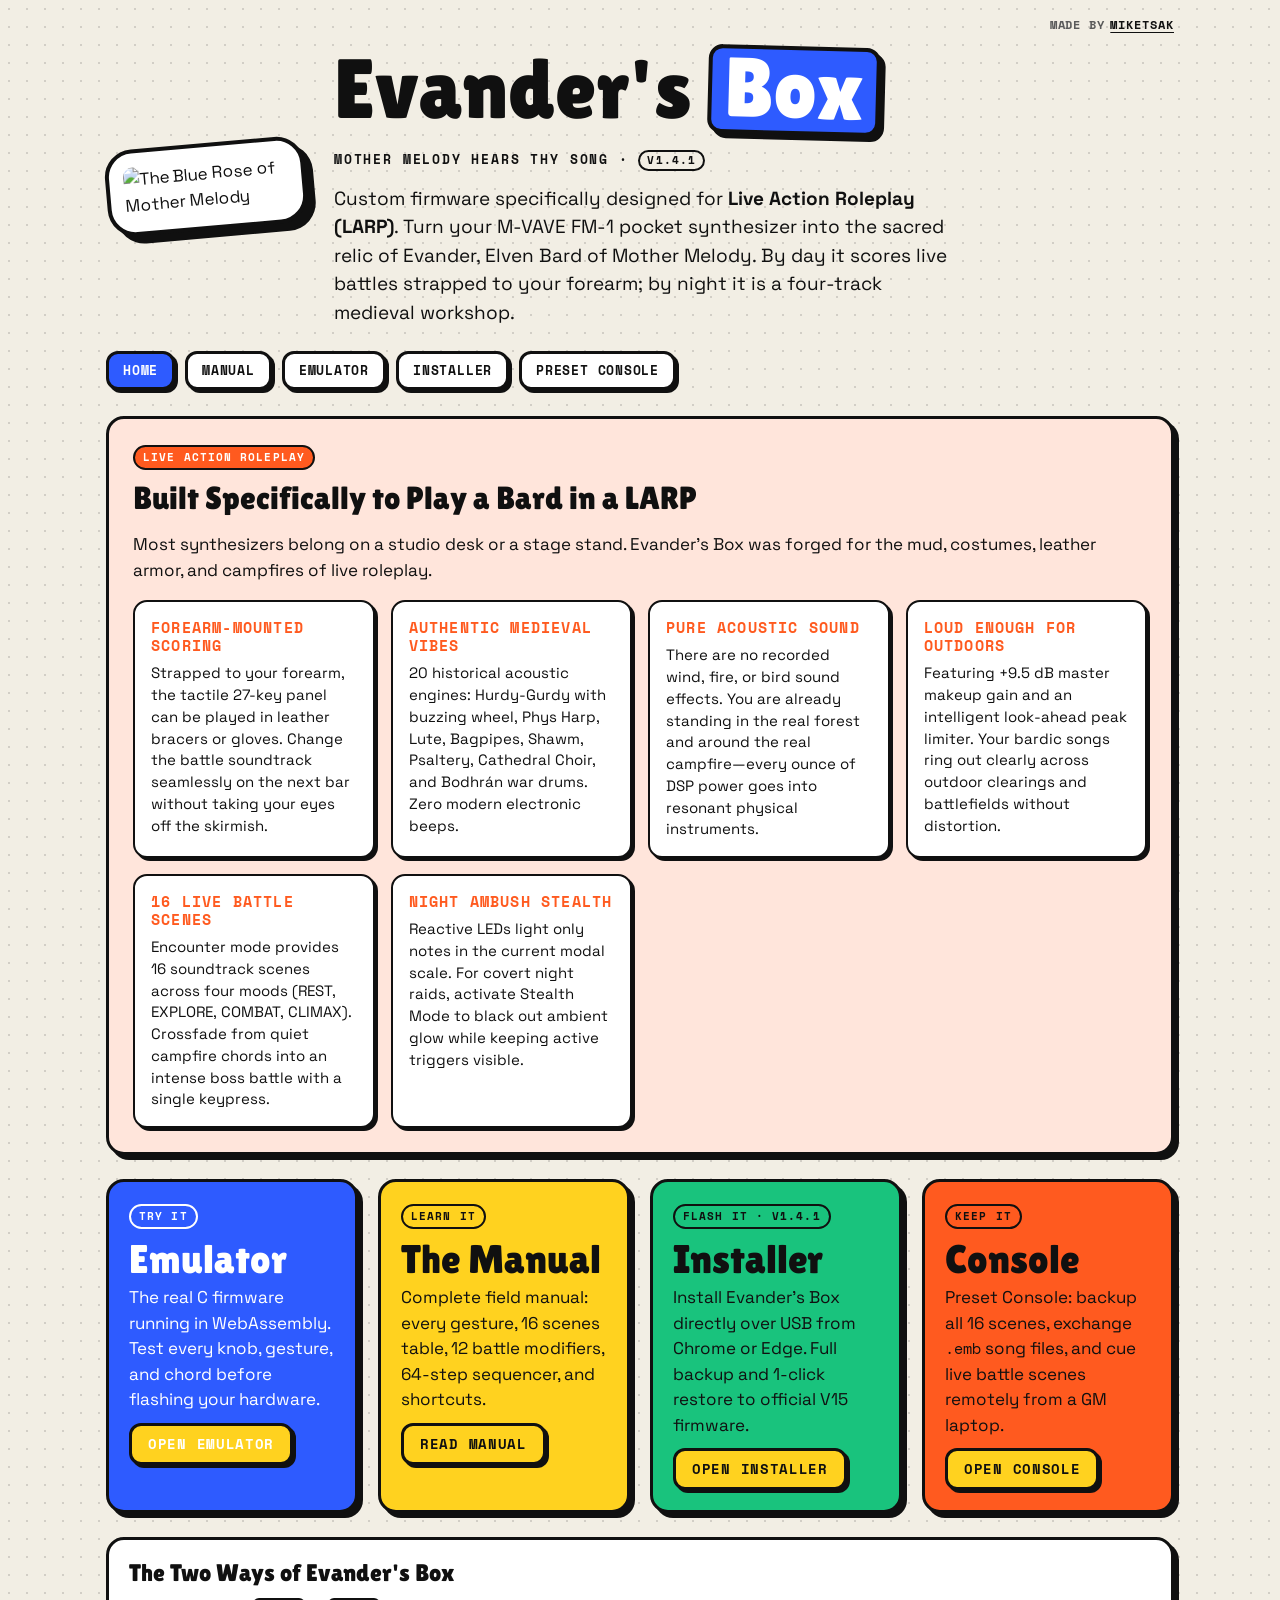
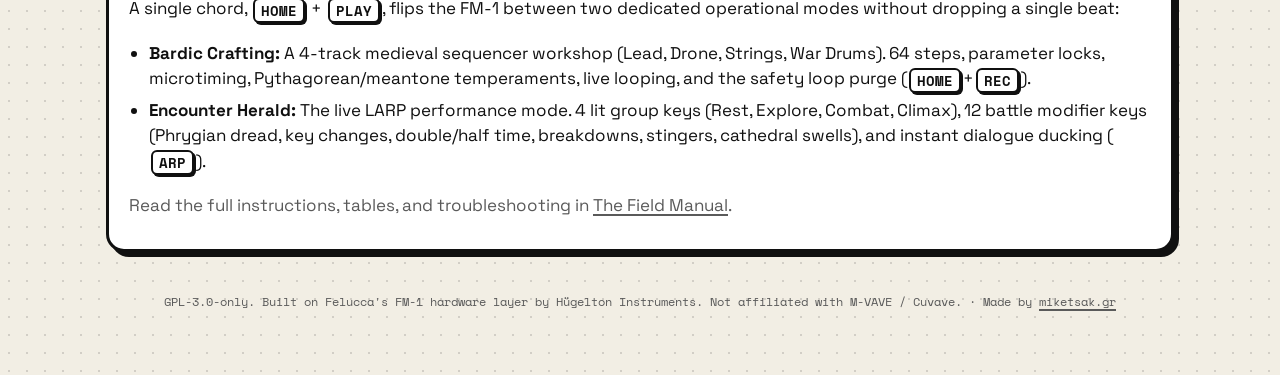
==== commit 7d63e8a1: "web: add top credit, rich SEO schema metadata, and enforce instant cache updates" ====
--- a/web/index.html
+++ b/web/index.html
@@ -8,12 +8,14 @@
 <meta name="description" content="Custom LARP firmware transforming the M-VAVE FM-1 pocket synthesizer into an Elven Bard's relic. Four-track medieval workshop, real-time battle scoring on your forearm, web emulator, and USB flasher.">
 <meta name="keywords" content="M-VAVE FM-1, LARP, Bard, medieval synth, custom firmware, Evander's Music Box, Cuvave FM-1, live roleplay music, WebMIDI installer, WebAssembly emulator, Karplus-Strong, hurdy-gurdy, forearm synth">
 <link rel="canonical" href="https://fm1.miketsak.gr/">
+<meta name="author" content="Mike Tsak (miketsak.gr)">
 <meta property="og:title" content="Evander's Music Box — Medieval LARP Bard Firmware for M-VAVE FM-1">
 <meta property="og:description" content="Custom LARP firmware transforming the M-VAVE FM-1 into an Elven Bard's relic. Forearm live battle scoring, 20 historical instruments, web emulator, and USB installer.">
 <meta property="og:type" content="website">
 <meta property="og:url" content="https://fm1.miketsak.gr/">
 <meta property="og:image" content="https://fm1.miketsak.gr/rose.png">
 <meta property="og:site_name" content="Evander's Music Box">
+<meta property="og:locale" content="en_US">
 <meta name="twitter:card" content="summary_large_image">
 <meta name="twitter:title" content="Evander's Music Box — Medieval LARP Bard Firmware">
 <meta name="twitter:description" content="Score live LARP battles and tavern nights from your forearm on the M-VAVE FM-1 pocket synth.">
@@ -21,7 +23,20 @@
 <link rel="icon" href="rose.png">
 <link rel="preconnect" href="https://fonts.googleapis.com">
 <link href="https://fonts.googleapis.com/css2?family=Lilita+One&family=Space+Grotesk:wght@400;600;700&family=Space+Mono:wght@400;700&display=swap" rel="stylesheet">
-<link rel="stylesheet" href="style.css">
+<link rel="stylesheet" href="style.css?v=1.4.1">
+<script type="application/ld+json">
+{
+  "@context": "https://schema.org",
+  "@type": "SoftwareApplication",
+  "name": "Evander's Music Box",
+  "softwareVersion": "1.4.1",
+  "operatingSystem": "M-VAVE FM-1 / Web Browser",
+  "applicationCategory": "MultimediaApplication",
+  "offers": { "@type": "Offer", "price": "0" },
+  "author": { "@type": "Person", "name": "Mike Tsak", "url": "https://miketsak.gr" },
+  "description": "Custom LARP firmware transforming the M-VAVE FM-1 pocket synthesizer into an Elven Bard's relic."
+}
+</script>
 <style>
   .hero { display: grid; grid-template-columns: auto 1fr; gap: 28px; align-items: center; margin: 8px 0 24px; }
   .hero .rose {
@@ -50,6 +65,7 @@
 </head>
 <body>
 <div class="wrap">
+  <div class="top-credit">Made by <a href="https://miketsak.gr" target="_blank" rel="noopener">miketsak</a></div>
   <header class="hero">
     <img class="rose" src="rose.png" alt="The Blue Rose of Mother Melody">
     <div>
--- a/web/style.css
+++ b/web/style.css
@@ -64,6 +64,14 @@
 nav.top {
   view-transition-name: page-nav;
 }
+.top-credit {
+  view-transition-name: page-credit;
+}
+
+::view-transition-group(page-credit) {
+  animation-duration: 400ms;
+  animation-timing-function: cubic-bezier(0.16, 1, 0.3, 1);
+}
 
 ::view-transition-group(page-nav) {
   animation-duration: 400ms;
@@ -94,6 +102,30 @@
 @keyframes page-fade-in {
   from { opacity: 0; transform: translateY(14px); }
   to { opacity: 1; transform: translateY(0); }
+}
+
+.top-credit {
+  display: flex;
+  justify-content: flex-end;
+  align-items: center;
+  font: 700 12px/1.2 var(--mono);
+  text-transform: uppercase;
+  letter-spacing: .08em;
+  color: var(--muted);
+  margin: -6px 0 14px;
+}
+.top-credit a {
+  color: var(--text);
+  font-weight: 700;
+  text-decoration: underline;
+  text-underline-offset: 3px;
+  margin-left: 5px;
+  transition: background 60ms, color 60ms;
+}
+.top-credit a:hover {
+  background: var(--yellow);
+  color: var(--ink);
+  text-decoration: none;
 }
 
 header.crest { display: flex; align-items: center; gap: 16px; margin-bottom: 18px; }
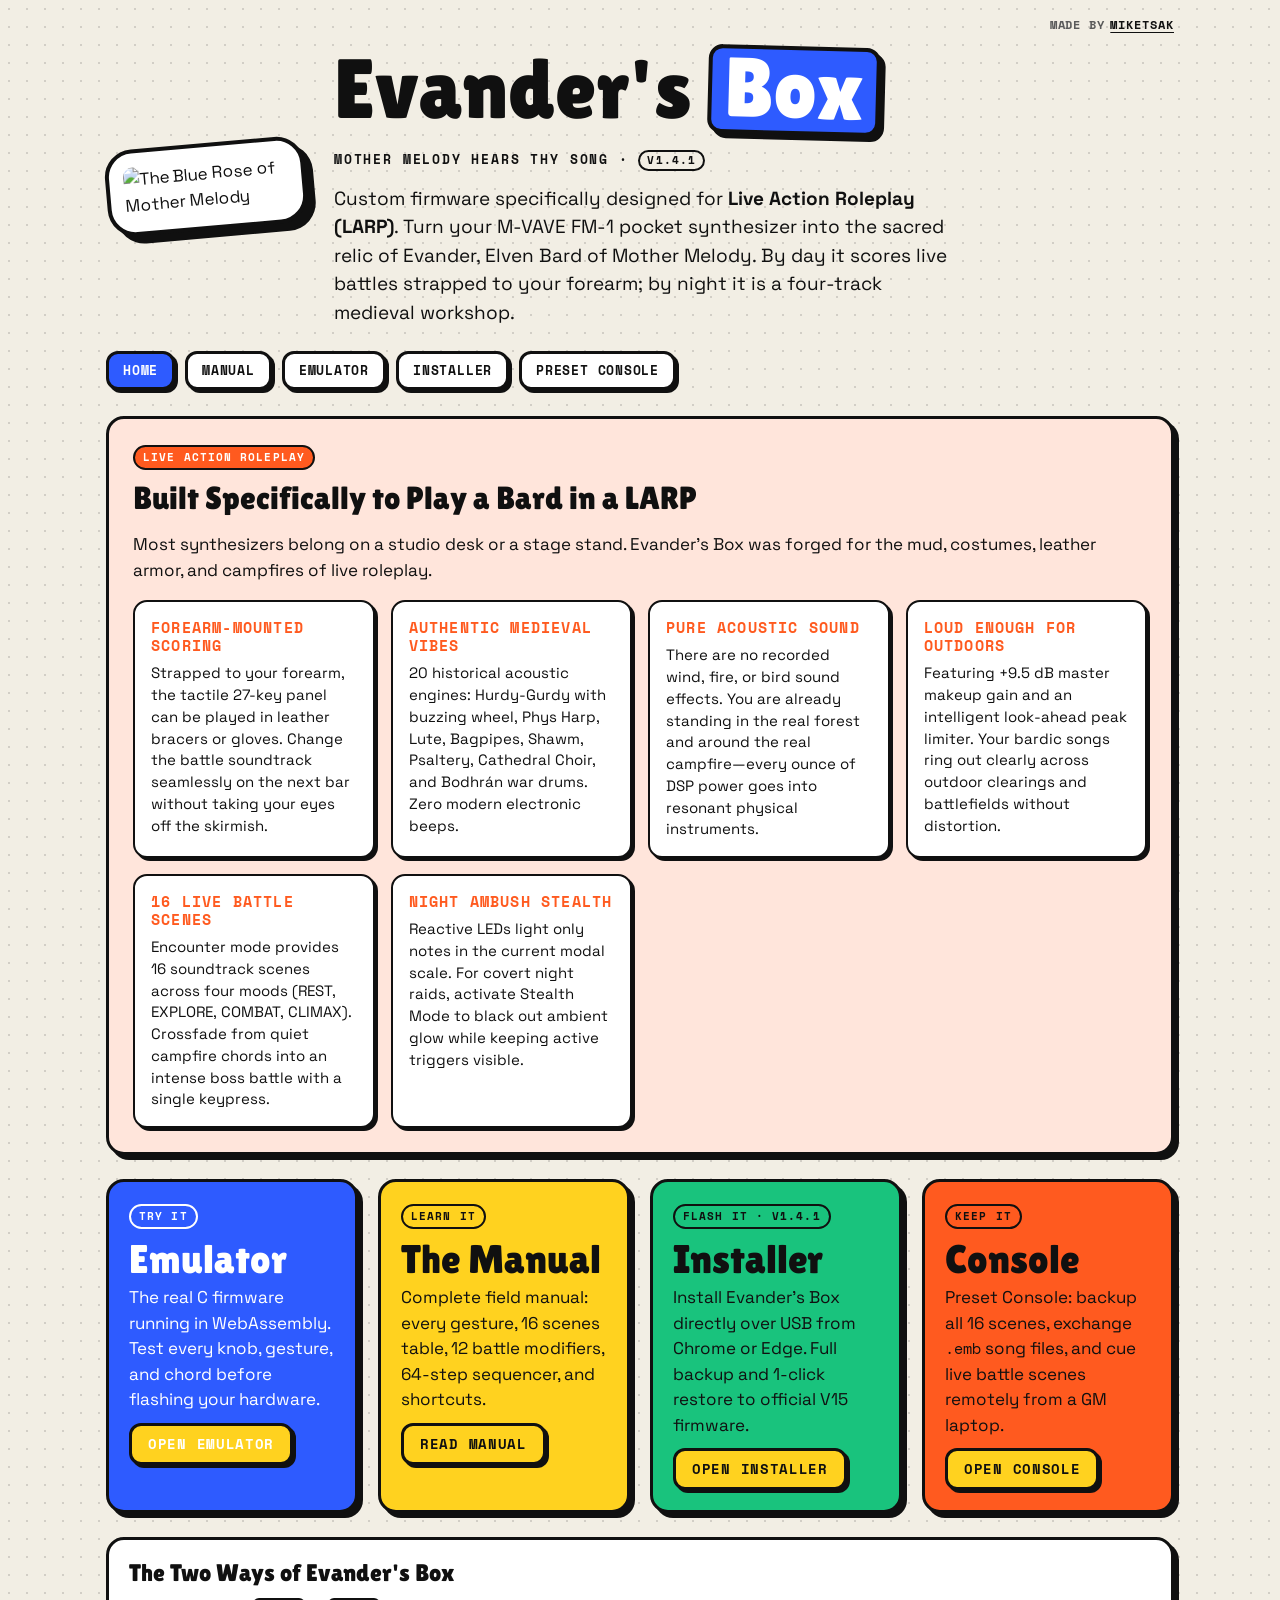
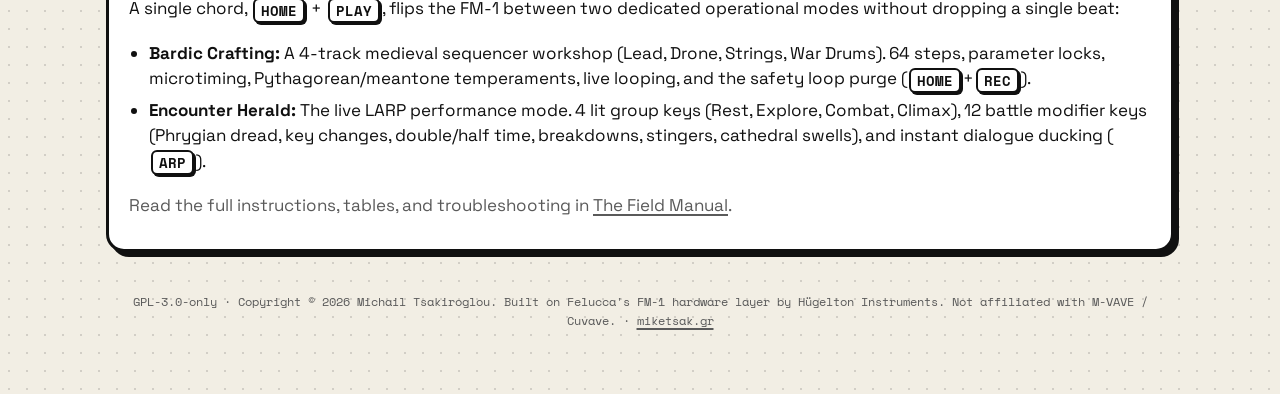
==== commit 729dfd39: "Assign copyright to Michail Tsakiroglou" ====
--- a/web/index.html
+++ b/web/index.html
@@ -8,7 +8,7 @@
 <meta name="description" content="Custom LARP firmware transforming the M-VAVE FM-1 pocket synthesizer into an Elven Bard's relic. Four-track medieval workshop, real-time battle scoring on your forearm, web emulator, and USB flasher.">
 <meta name="keywords" content="M-VAVE FM-1, LARP, Bard, medieval synth, custom firmware, Evander's Music Box, Cuvave FM-1, live roleplay music, WebMIDI installer, WebAssembly emulator, Karplus-Strong, hurdy-gurdy, forearm synth">
 <link rel="canonical" href="https://fm1.miketsak.gr/">
-<meta name="author" content="Mike Tsak (miketsak.gr)">
+<meta name="author" content="Michail Tsakiroglou (miketsak.gr)">
 <meta property="og:title" content="Evander's Music Box — Medieval LARP Bard Firmware for M-VAVE FM-1">
 <meta property="og:description" content="Custom LARP firmware transforming the M-VAVE FM-1 into an Elven Bard's relic. Forearm live battle scoring, 20 historical instruments, web emulator, and USB installer.">
 <meta property="og:type" content="website">
@@ -33,7 +33,7 @@
   "operatingSystem": "M-VAVE FM-1 / Web Browser",
   "applicationCategory": "MultimediaApplication",
   "offers": { "@type": "Offer", "price": "0" },
-  "author": { "@type": "Person", "name": "Mike Tsak", "url": "https://miketsak.gr" },
+  "author": { "@type": "Person", "name": "Michail Tsakiroglou", "url": "https://miketsak.gr" },
   "description": "Custom LARP firmware transforming the M-VAVE FM-1 pocket synthesizer into an Elven Bard's relic."
 }
 </script>
@@ -162,7 +162,7 @@
     <p class="muted">Read the full instructions, tables, and troubleshooting in <a href="manual.html">The Field Manual</a>.</p>
   </section>
 
-  <footer>GPL-3.0-only. Built on Felucca's FM-1 hardware layer by H&uuml;gelton Instruments. Not affiliated with M-VAVE / Cuvave. &middot; Made by <a href="https://miketsak.gr" target="_blank" rel="noopener">miketsak.gr</a></footer>
+  <footer>GPL-3.0-only &middot; Copyright &copy; 2026 Michail Tsakiroglou. Built on Felucca's FM-1 hardware layer by H&uuml;gelton Instruments. Not affiliated with M-VAVE / Cuvave. &middot; <a href="https://miketsak.gr" target="_blank" rel="noopener">miketsak.gr</a></footer>
 </div>
 </body>
 </html>
--- a/web/style.css
+++ b/web/style.css
@@ -1,4 +1,5 @@
 /* SPDX-License-Identifier: GPL-3.0-only
+ * Copyright (C) 2026 Michail Tsakiroglou <https://miketsak.gr>
  * Evander's Box: the shared look, the same as the box's screen. Flat bold colour, ink outlines, hard offset
  * shadows (stickers on a table), a chunky display face and a mono for labels. Paper by day, ink by night. */
 :root {
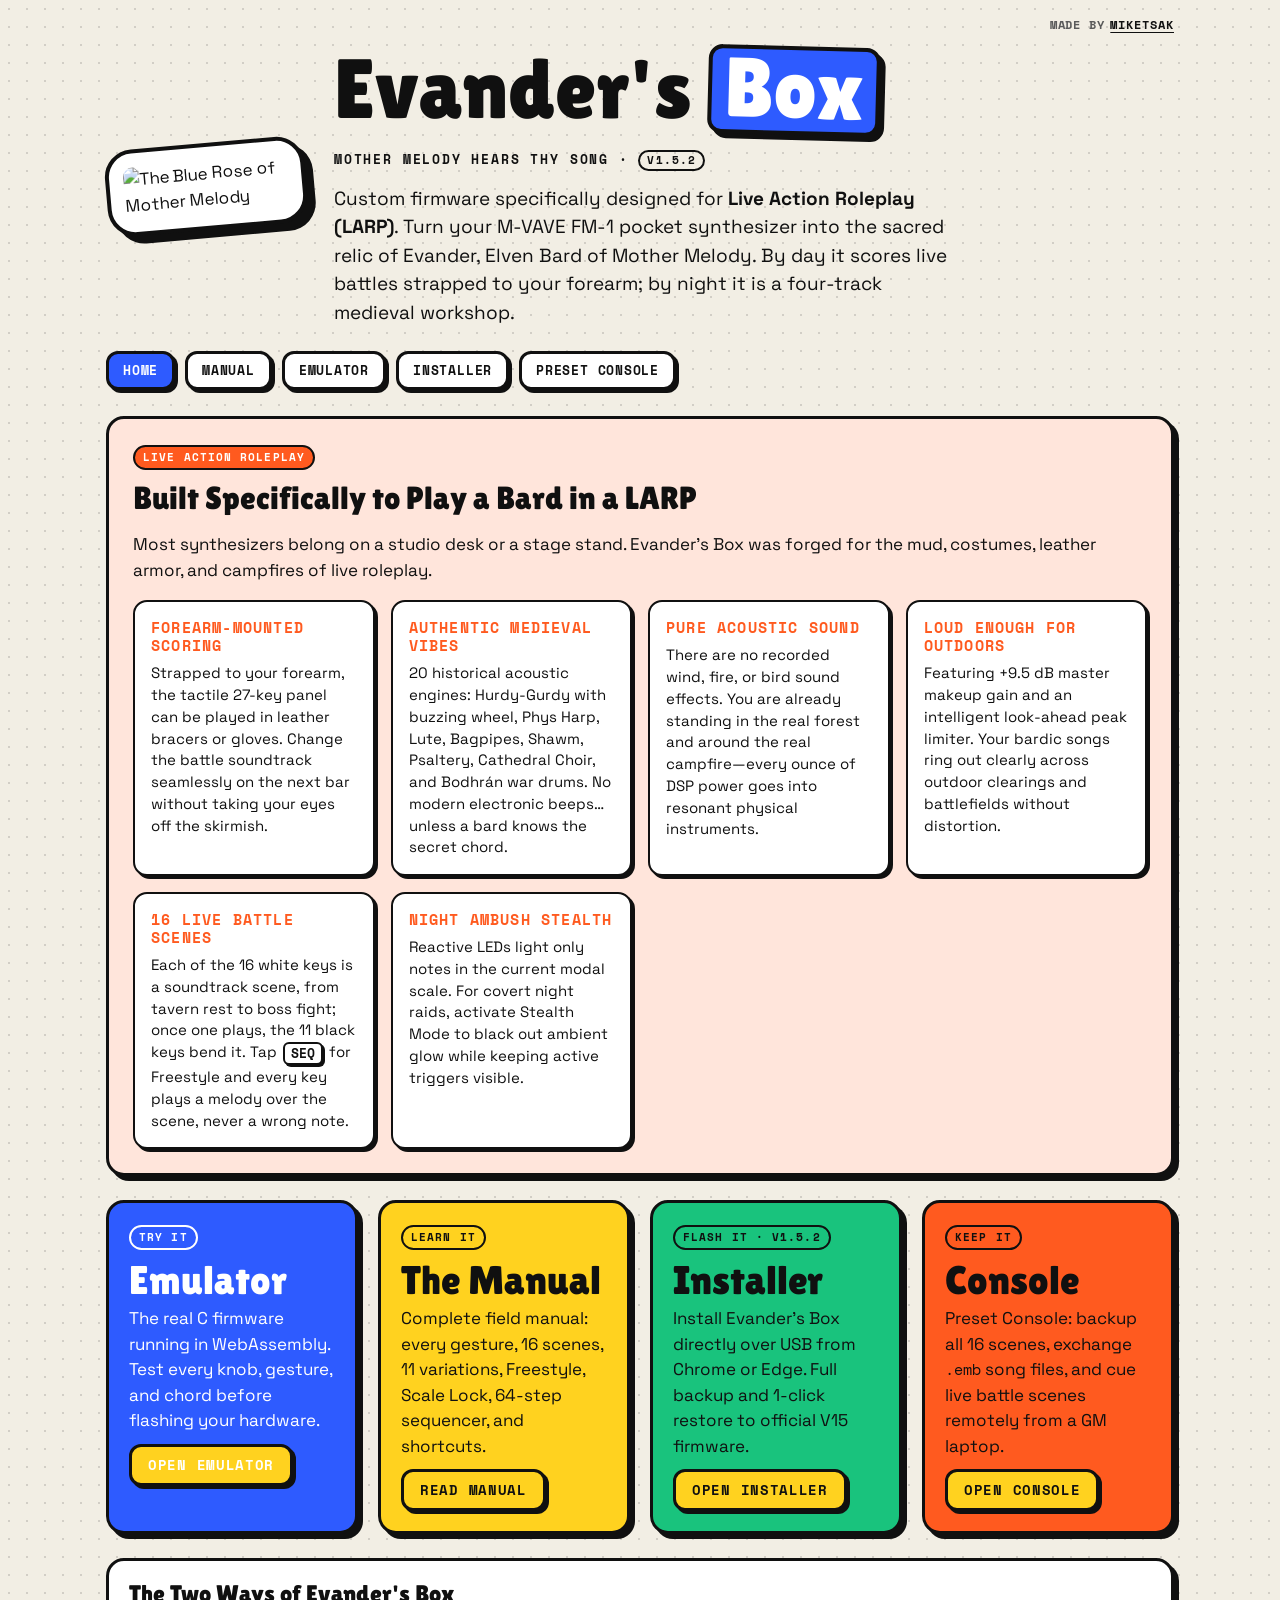
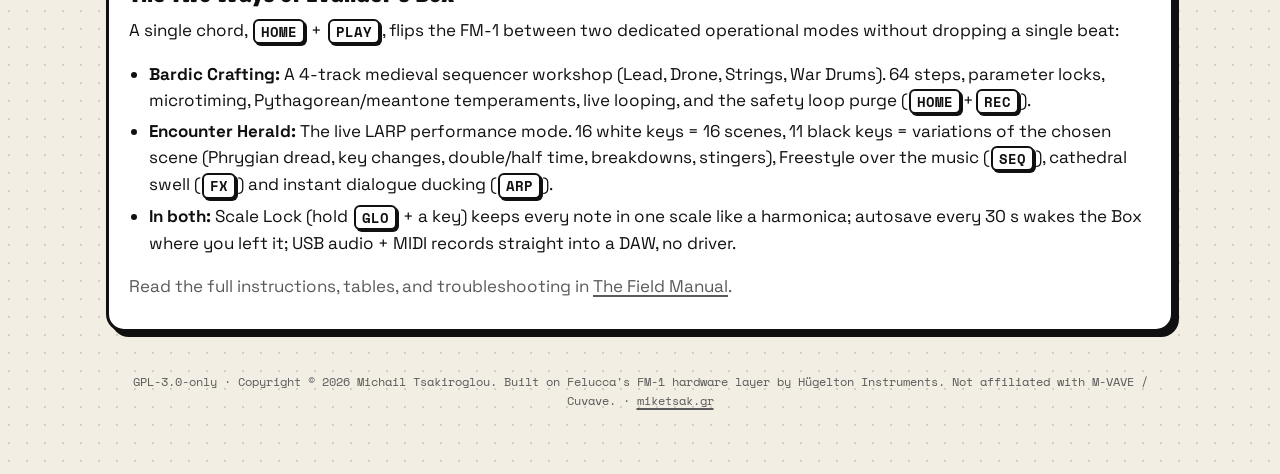
==== commit 53c32342: "feat: add core firmware engine, platforms, and web emulator for FM-1 LARP device" ====
--- a/web/index.html
+++ b/web/index.html
@@ -23,13 +23,13 @@
 <link rel="icon" href="rose.png">
 <link rel="preconnect" href="https://fonts.googleapis.com">
 <link href="https://fonts.googleapis.com/css2?family=Lilita+One&family=Space+Grotesk:wght@400;600;700&family=Space+Mono:wght@400;700&display=swap" rel="stylesheet">
-<link rel="stylesheet" href="style.css?v=1.4.1">
+<link rel="stylesheet" href="style.css?v=1.5.2">
 <script type="application/ld+json">
 {
   "@context": "https://schema.org",
   "@type": "SoftwareApplication",
   "name": "Evander's Music Box",
-  "softwareVersion": "1.4.1",
+  "softwareVersion": "1.5.2",
   "operatingSystem": "M-VAVE FM-1 / Web Browser",
   "applicationCategory": "MultimediaApplication",
   "offers": { "@type": "Offer", "price": "0" },
@@ -70,7 +70,7 @@
     <img class="rose" src="rose.png" alt="The Blue Rose of Mother Melody">
     <div>
       <h1>Evander's <span>Box</span></h1>
-      <p class="proc">Mother Melody hears thy song &middot; <span class="tag" style="margin-bottom:0; vertical-align:middle; padding:3px 7px;">v1.4.1</span></p>
+      <p class="proc">Mother Melody hears thy song &middot; <span class="tag" style="margin-bottom:0; vertical-align:middle; padding:3px 7px;">v1.5.2</span></p>
       <p class="lede">Custom firmware specifically designed for <b>Live Action Roleplay (LARP)</b>. Turn your M-VAVE FM-1 pocket synthesizer into the sacred relic of Evander, Elven Bard of Mother Melody. By day it scores live battles strapped to your forearm; by night it is a four-track medieval workshop.</p>
     </div>
   </header>
@@ -97,7 +97,7 @@
 
       <div class="larp-item">
         <h3>Authentic Medieval Vibes</h3>
-        <p>20 historical acoustic engines: Hurdy-Gurdy with buzzing wheel, Phys Harp, Lute, Bagpipes, Shawm, Psaltery, Cathedral Choir, and Bodhr&aacute;n war drums. Zero modern electronic beeps.</p>
+        <p>20 historical acoustic engines: Hurdy-Gurdy with buzzing wheel, Phys Harp, Lute, Bagpipes, Shawm, Psaltery, Cathedral Choir, and Bodhr&aacute;n war drums. No modern electronic beeps&hellip; unless a bard knows the secret chord.</p>
       </div>
 
       <div class="larp-item">
@@ -112,7 +112,7 @@
 
       <div class="larp-item">
         <h3>16 Live Battle Scenes</h3>
-        <p>Encounter mode provides 16 soundtrack scenes across four moods (REST, EXPLORE, COMBAT, CLIMAX). Crossfade from quiet campfire chords into an intense boss battle with a single keypress.</p>
+        <p>Each of the 16 white keys is a soundtrack scene, from tavern rest to boss fight; once one plays, the 11 black keys bend it. Tap <kbd>SEQ</kbd> for Freestyle and every key plays a melody over the scene, never a wrong note.</p>
       </div>
 
       <div class="larp-item">
@@ -133,12 +133,12 @@
     <section class="card yellow">
       <span class="tag">Learn it</span>
       <p class="big">The Manual</p>
-      <p>Complete field manual: every gesture, 16 scenes table, 12 battle modifiers, 64-step sequencer, and shortcuts.</p>
+      <p>Complete field manual: every gesture, 16 scenes, 11 variations, Freestyle, Scale Lock, 64-step sequencer, and shortcuts.</p>
       <a class="btn" href="manual.html">Read manual</a>
     </section>
 
     <section class="card green">
-      <span class="tag">Flash it &middot; v1.4.1</span>
+      <span class="tag">Flash it &middot; v1.5.2</span>
       <p class="big">Installer</p>
       <p>Install Evander's Box directly over USB from Chrome or Edge. Full backup and 1-click restore to official V15 firmware.</p>
       <a class="btn" href="installer.html">Open installer</a>
@@ -157,7 +157,8 @@
     <p>A single chord, <kbd>HOME</kbd> + <kbd>PLAY</kbd>, flips the FM-1 between two dedicated operational modes without dropping a single beat:</p>
     <ul>
       <li><b>Bardic Crafting:</b> A 4-track medieval sequencer workshop (Lead, Drone, Strings, War Drums). 64 steps, parameter locks, microtiming, Pythagorean/meantone temperaments, live looping, and the safety loop purge (<kbd>HOME</kbd>+<kbd>REC</kbd>).</li>
-      <li><b>Encounter Herald:</b> The live LARP performance mode. 4 lit group keys (Rest, Explore, Combat, Climax), 12 battle modifier keys (Phrygian dread, key changes, double/half time, breakdowns, stingers, cathedral swells), and instant dialogue ducking (<kbd>ARP</kbd>).</li>
+      <li><b>Encounter Herald:</b> The live LARP performance mode. 16 white keys = 16 scenes, 11 black keys = variations of the chosen scene (Phrygian dread, key changes, double/half time, breakdowns, stingers), Freestyle over the music (<kbd>SEQ</kbd>), cathedral swell (<kbd>FX</kbd>) and instant dialogue ducking (<kbd>ARP</kbd>).</li>
+      <li><b>In both:</b> Scale Lock (hold <kbd>GLO</kbd> + a key) keeps every note in one scale like a harmonica; autosave every 30&nbsp;s wakes the Box where you left it; USB audio + MIDI records straight into a DAW, no driver.</li>
     </ul>
     <p class="muted">Read the full instructions, tables, and troubleshooting in <a href="manual.html">The Field Manual</a>.</p>
   </section>
